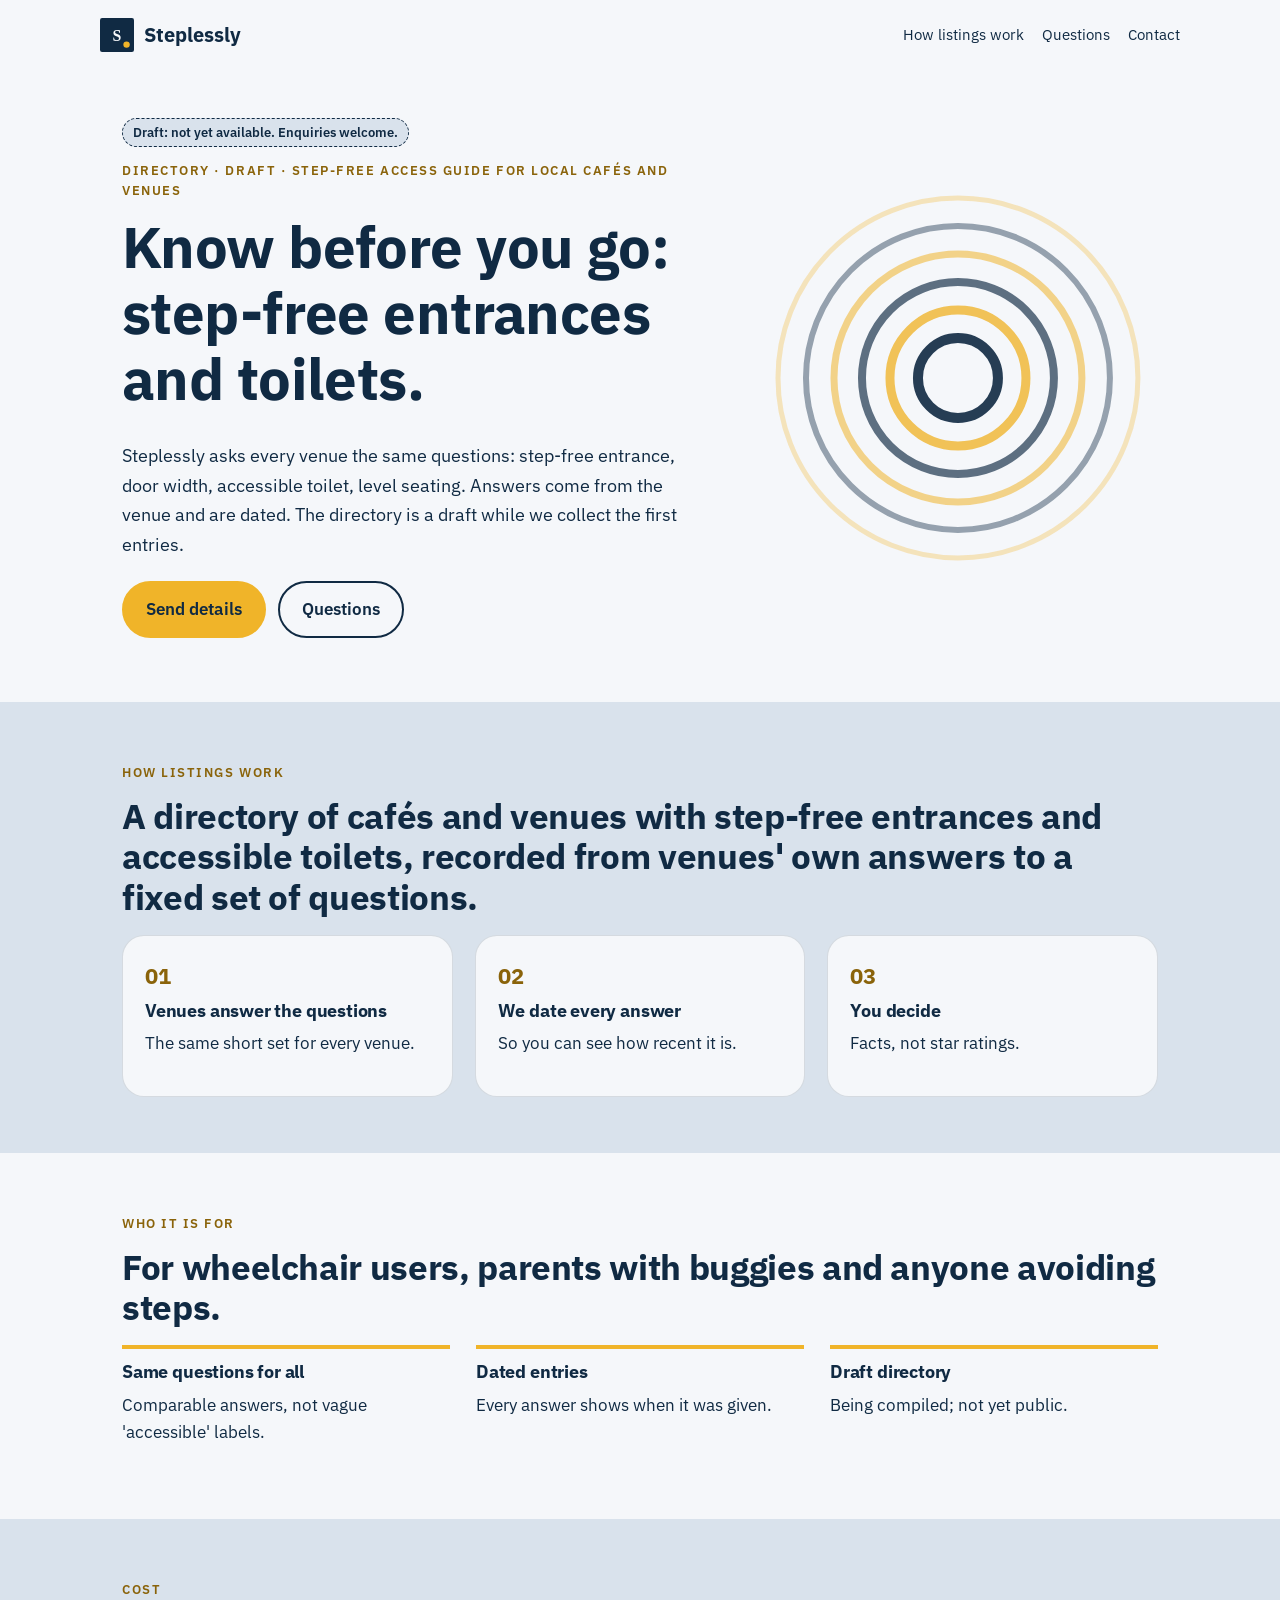
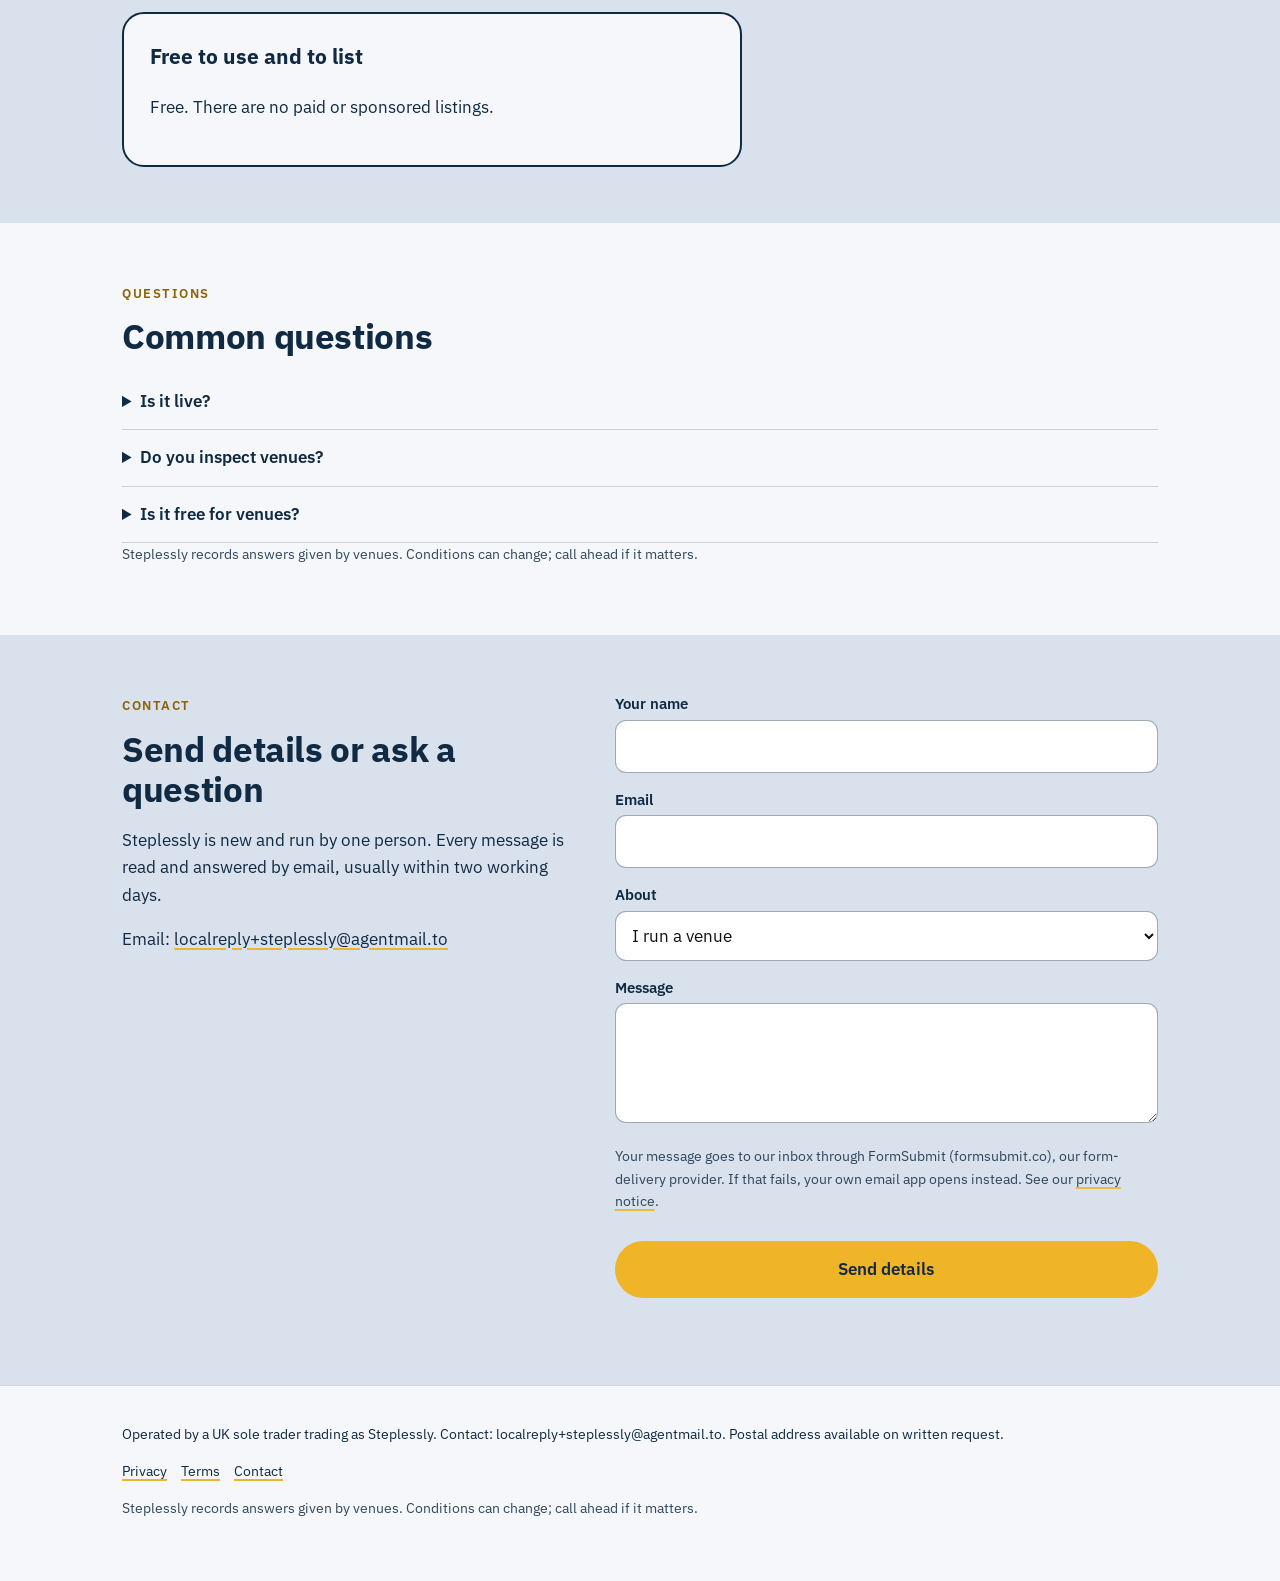
==== index.html @ 0b0a2d6d "Publish site 2026-10-19 22:51 BST" ====
<!doctype html>
<html lang="en-GB">
<head>
<meta charset="utf-8">
<meta name="viewport" content="width=device-width, initial-scale=1">
<meta http-equiv="Content-Security-Policy" content="default-src 'self'; img-src 'self' data: https://localreplyloop.goatcounter.com; style-src 'self'; script-src 'self'; font-src 'self'; connect-src 'self' https://formsubmit.co; form-action 'self'; base-uri 'self'; object-src 'none'">
<meta name="referrer" content="strict-origin-when-cross-origin">
<title>Steplessly: Know before you go: step-free entrances and toilets</title>
<meta name="description" content="A directory of cafés and venues with step-free entrances and accessible toilets, recorded from venues&#x27; own answers to a fixed set of questions.">
<meta name="theme-color" content="#102A43">
<meta property="og:type" content="website"><meta property="og:title" content="Steplessly: Know before you go: step-free entrances and toilets"><meta property="og:description" content="A directory of cafés and venues with step-free entrances and accessible toilets, recorded from venues&#x27; own answers to a fixed set of questions.">
<meta property="og:image" content="https://evanturner557-del.github.io/steplessly/assets/og.png"><meta property="og:image:width" content="1200"><meta property="og:image:height" content="630">
<meta property="og:image:alt" content="Steplessly: Know before you go: step-free entrances and toilets."><meta property="og:site_name" content="Steplessly"><meta property="og:locale" content="en_GB">
<meta property="og:url" content="https://evanturner557-del.github.io/steplessly/"><meta name="twitter:card" content="summary_large_image">
<link rel="canonical" href="https://evanturner557-del.github.io/steplessly/">
<link rel="icon" href="assets/favicon.svg" type="image/svg+xml">
<link rel="stylesheet" href="assets/site.css">
<script src="assets/config.js"></script>
<script src="assets/analytics.js" defer></script>
<script src="_shared/kit.js" defer></script>
</head>
<body>
<a class="skip" href="#main">Skip to content</a>
<header><div class="wrap top"><a class="brand" href="./"><svg viewBox="0 0 64 64" aria-hidden="true" width="34" height="34"><rect width="64" height="64" rx="4" fill="#102A43"/><text x="32" y="43" text-anchor="middle" font-family="Georgia, serif" font-weight="700" font-size="30" fill="#F5F7FA">S</text><circle cx="50" cy="50" r="6" fill="#F0B429"/></svg>Steplessly</a><nav aria-label="Primary"><a href="#how">How listings work</a><a href="#faq">Questions</a><a href="#contact">Contact</a></nav></div></header><section class="hero"><div class="wrap"><div><span class="draft">Draft: not yet available. Enquiries welcome.</span><br><span class="eyebrow">Directory · draft · Step-free access guide for local cafés and venues</span><h1>Know before you go: step-free entrances and toilets.</h1><p class="lede">Steplessly asks every venue the same questions: step-free entrance, door width, accessible toilet, level seating. Answers come from the venue and are dated. The directory is a draft while we collect the first entries.</p><div class="ctas"><a class="btn" href="#contact" data-cta="hero">Send details</a><a class="btn ghost" href="#faq" data-cta="hero-secondary">Questions</a></div></div><div class="art"><svg viewBox="0 0 400 400" role="img" aria-label="Decorative pattern" class="motif" preserveAspectRatio="xMidYMid slice"><circle cx="200" cy="200" r="40" fill="none" stroke="#102A43" stroke-opacity="0.90" stroke-width="10"/><circle cx="200" cy="200" r="68" fill="none" stroke="#F0B429" stroke-opacity="0.78" stroke-width="9"/><circle cx="200" cy="200" r="96" fill="none" stroke="#102A43" stroke-opacity="0.66" stroke-width="8"/><circle cx="200" cy="200" r="124" fill="none" stroke="#F0B429" stroke-opacity="0.54" stroke-width="7"/><circle cx="200" cy="200" r="152" fill="none" stroke="#102A43" stroke-opacity="0.42" stroke-width="6"/><circle cx="200" cy="200" r="180" fill="none" stroke="#F0B429" stroke-opacity="0.30" stroke-width="5"/></svg></div></div></section>
<main id="main">
<section class="tint" id="how"><div class="wrap"><span class="eyebrow">How listings work</span><h2>A directory of cafés and venues with step-free entrances and accessible toilets, recorded from venues&#x27; own answers to a fixed set of questions.</h2><div class="steps"><div class="step"><h3>Venues answer the questions</h3><p>The same short set for every venue.</p></div><div class="step"><h3>We date every answer</h3><p>So you can see how recent it is.</p></div><div class="step"><h3>You decide</h3><p>Facts, not star ratings.</p></div></div></div></section>
<section><div class="wrap"><span class="eyebrow">Who it is for</span><h2>For wheelchair users, parents with buggies and anyone avoiding steps.</h2><div class="points"><div class="point"><h3>Same questions for all</h3><p>Comparable answers, not vague &#x27;accessible&#x27; labels.</p></div><div class="point"><h3>Dated entries</h3><p>Every answer shows when it was given.</p></div><div class="point"><h3>Draft directory</h3><p>Being compiled; not yet public.</p></div></div></div></section>
<section class="tint" id="price"><div class="wrap"><span class="eyebrow">Cost</span><div class="pricebox"><p class="price">Free to use and to list</p><p>Free. There are no paid or sponsored listings.</p></div></div></section>
<section id="faq"><div class="wrap"><span class="eyebrow">Questions</span><h2>Common questions</h2><details><summary>Is it live?</summary><p>Not yet. It&#x27;s a draft while we collect venue answers.</p></details><details><summary>Do you inspect venues?</summary><p>Not at this stage. Answers come from venues and are labelled as such.</p></details><details><summary>Is it free for venues?</summary><p>Yes.</p></details><p class="fine" style="margin-top:18px">Steplessly records answers given by venues. Conditions can change; call ahead if it matters.</p></div></section>
<section class="tint" id="contact"><div class="wrap contact-grid"><div><span class="eyebrow">Contact</span><h2>Send details or ask a question</h2><p>Steplessly is new and run by one person. Every message is read and answered by email, usually within two working days.</p><p>Email: <a href="mailto:localreply+steplessly@agentmail.to">localreply+steplessly@agentmail.to</a></p></div><form class="form" data-contact data-formsubmit="localreply+steplessly@agentmail.to" data-email="localreply+steplessly@agentmail.to" data-subject="Steplessly enquiry" novalidate>
<div><label for="f-name">Your name</label><input id="f-name" name="name" autocomplete="name" required></div>
<div><label for="f-email">Email</label><input id="f-email" name="email" type="email" autocomplete="email" required></div>
<div><label for="f-plan">About</label><select id="f-plan" name="plan"><option value="I run a venue">I run a venue</option><option value="I&#x27;d use this">I&#x27;d use this</option><option value="Something else">Something else</option></select></div>
<div><label for="f-message">Message</label><textarea id="f-message" name="message"></textarea></div>
<p class="hint">Your message goes to our inbox through FormSubmit (formsubmit.co), our form-delivery provider. If that fails, your own email app opens instead. See our <a href="privacy.html">privacy notice</a>.</p>
<button class="btn" type="submit">Send details</button>
<p class="form-status" role="status" aria-live="polite"></p>
</form></div></section>
</main><footer><div class="wrap"><p>Operated by a UK sole trader trading as Steplessly. Contact: localreply+steplessly@agentmail.to. Postal address available on written request.</p>
<p><a href="privacy.html">Privacy</a><a href="terms.html">Terms</a><a href="./#contact">Contact</a></p>
<p class="fine">Steplessly records answers given by venues. Conditions can change; call ahead if it matters.</p></div></footer>
</body></html>
---- assets/site.css ----
@font-face{font-family:'IBM Plex Sans';font-weight:700;font-style:normal;font-display:swap;src:url(fonts/ibm-plex-sans-latin-700-normal.woff2) format('woff2')}
@font-face{font-family:'IBM Plex Sans';font-weight:400;font-style:normal;font-display:swap;src:url(fonts/ibm-plex-sans-latin-400-normal.woff2) format('woff2')}
@font-face{font-family:'IBM Plex Sans';font-weight:600;font-style:normal;font-display:swap;src:url(fonts/ibm-plex-sans-latin-600-normal.woff2) format('woff2')}
:root{--ink:#102A43;--paper:#F5F7FA;--acc:#F0B429;--acc-text:#8A630A;--on-acc:#102A43;--soft:#D9E2EC;--on-ink:#F5F7FA;--r:22px;--br:999px;--head:'IBM Plex Sans', system-ui, sans-serif;--body:'IBM Plex Sans', system-ui, sans-serif}
*,*::before,*::after{box-sizing:border-box}html{scroll-behavior:smooth}@media (prefers-reduced-motion:reduce){html{scroll-behavior:auto}*{transition:none!important}}
body{margin:0;font-family:var(--body);color:var(--ink);background:var(--paper);line-height:1.6;font-size:17px;-webkit-font-smoothing:antialiased}
h1,h2,h3{font-family:var(--head);line-height:1.15;margin:0 0 .5em;letter-spacing:-.01em}h1{font-size:clamp(2.1rem,5vw,3.6rem)}h2{font-size:clamp(1.5rem,3vw,2.2rem)}h3{font-size:1.15rem}
p{margin:0 0 1em}a{color:var(--ink);text-decoration-color:var(--acc);text-underline-offset:3px;text-decoration-thickness:2px}
.wrap{max-width:1080px;margin:0 auto;padding:0 22px}.skip{position:absolute;left:-999px}.skip:focus{left:12px;top:12px;background:var(--ink);color:var(--on-ink);padding:8px 12px;z-index:9}
:focus-visible{outline:3px solid var(--acc);outline-offset:2px}
.top{display:flex;align-items:center;justify-content:space-between;padding:18px 0;gap:16px}.brand{display:flex;align-items:center;gap:10px;font-family:var(--head);font-weight:700;font-size:1.25rem;text-decoration:none}
.top nav a{margin-left:18px;font-size:.95rem;text-decoration:none}.top nav a:hover{text-decoration:underline}
.btn{display:inline-block;background:var(--acc);color:var(--on-acc);padding:13px 22px;border-radius:var(--br);font-weight:600;text-decoration:none;border:2px solid var(--acc);cursor:pointer;font:inherit;font-weight:600}
.btn:hover{filter:brightness(.94)}.btn.ghost{background:transparent;color:var(--ink);border-color:var(--ink)}
.eyebrow{display:inline-block;font-size:.8rem;letter-spacing:.12em;text-transform:uppercase;font-weight:600;color:var(--acc-text);margin-bottom:12px}
.hero{padding:48px 0 64px}.hero .lede{font-size:1.15rem;max-width:40em}.ctas{display:flex;gap:12px;flex-wrap:wrap;margin-top:22px}
.motif{width:100%;height:auto;max-width:420px;display:block}
.draft{display:inline-block;background:var(--soft);border:1px dashed var(--ink);padding:3px 10px;border-radius:999px;font-size:.82rem;font-weight:600;margin-bottom:14px}
section{padding:56px 0}.tint{background:var(--soft)}
.steps{display:grid;grid-template-columns:repeat(auto-fit,minmax(220px,1fr));gap:22px;counter-reset:s}
.step{padding:22px;border-radius:var(--r);background:var(--paper);border:1px solid color-mix(in srgb,var(--ink) 14%,transparent)}
.step::before{counter-increment:s;content:"0" counter(s);font-family:var(--head);font-weight:700;color:var(--acc-text);display:block;font-size:1.4rem;margin-bottom:6px}
.points{display:grid;grid-template-columns:repeat(auto-fit,minmax(240px,1fr));gap:26px}.point h3{border-top:4px solid var(--acc);padding-top:12px}
.price{font-family:var(--head);font-size:1.3rem;font-weight:700}.pricebox{border:2px solid var(--ink);border-radius:var(--r);padding:26px;max-width:620px;background:var(--paper)}
details{border-bottom:1px solid color-mix(in srgb,var(--ink) 18%,transparent);padding:14px 0}summary{cursor:pointer;font-weight:600}details p{margin-top:10px}
.form{display:grid;gap:14px;max-width:620px}.form label{font-weight:600;font-size:.95rem;display:block;margin-bottom:4px}
.form input,.form textarea,.form select{width:100%;padding:12px;border:1.5px solid color-mix(in srgb,var(--ink) 40%,transparent);border-radius:calc(var(--r)/2);font:inherit;background:#fff;color:#111}
.form textarea{min-height:120px}.hint,.fine{font-size:.88rem;opacity:.85}.form-status{font-weight:600}
.contact-grid{display:grid;grid-template-columns:1fr 1.2fr;gap:40px}@media(max-width:800px){.contact-grid{grid-template-columns:1fr}.top nav{display:none}}
footer{padding:36px 0 48px;font-size:.9rem;border-top:1px solid color-mix(in srgb,var(--ink) 15%,transparent)}footer a{margin-right:14px}
.tool{background:var(--paper);border:2px solid var(--ink);border-radius:var(--r);padding:26px;max-width:640px}.tool .row{display:grid;grid-template-columns:1fr 140px;gap:12px;align-items:center;margin-bottom:10px}
.tool input[type=number]{padding:10px;border:1.5px solid var(--ink);border-radius:8px;font:inherit;width:100%}.result{margin-top:16px;padding:16px;background:var(--soft);border-radius:calc(var(--r)/2);min-height:3em}
.check h3{margin-top:18px}.check label{display:flex;gap:10px;align-items:flex-start;padding:6px 0}.check input{width:20px;height:20px;accent-color:var(--acc)}
.legal{max-width:760px}.legal h2{font-size:1.3rem;margin-top:1.6em}
.hero .wrap{display:grid;grid-template-columns:1.25fr .85fr;gap:48px;align-items:center}@media(max-width:800px){.hero .wrap{grid-template-columns:1fr}.hero .art{max-width:280px}}
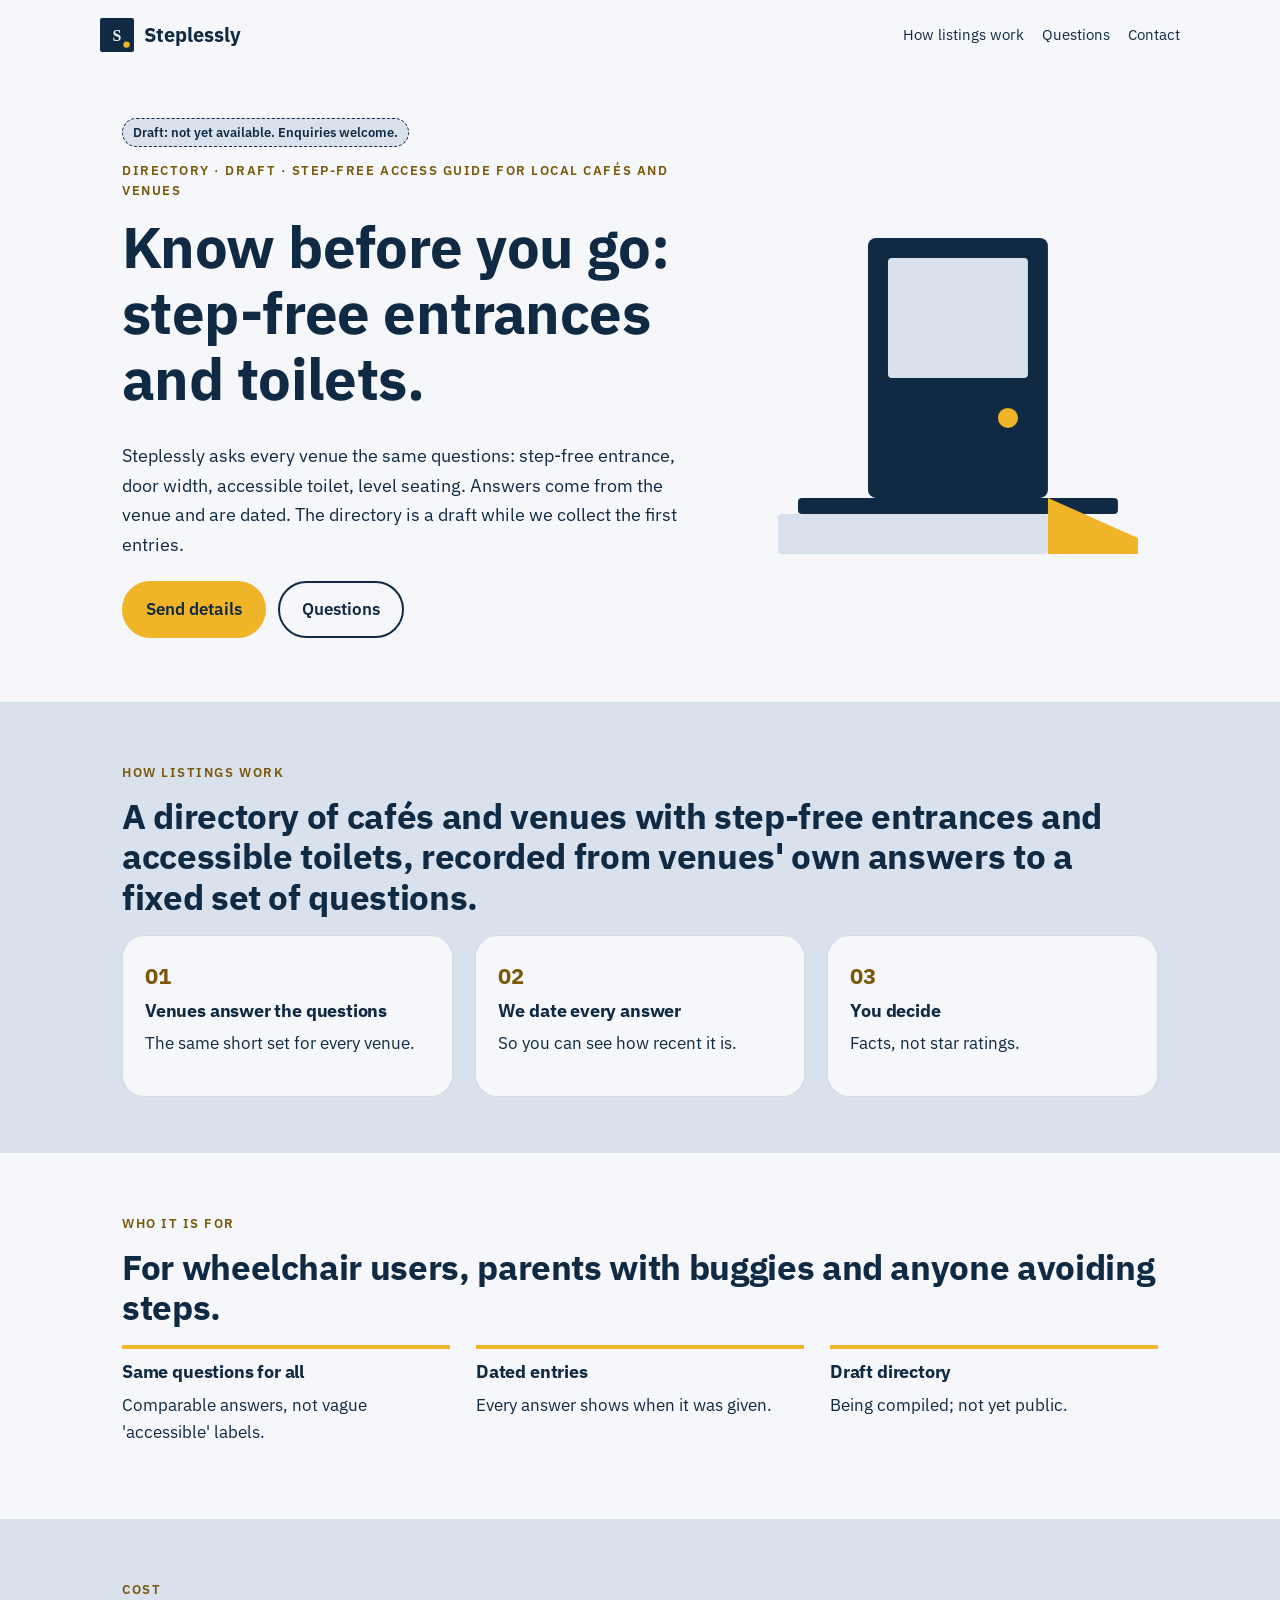
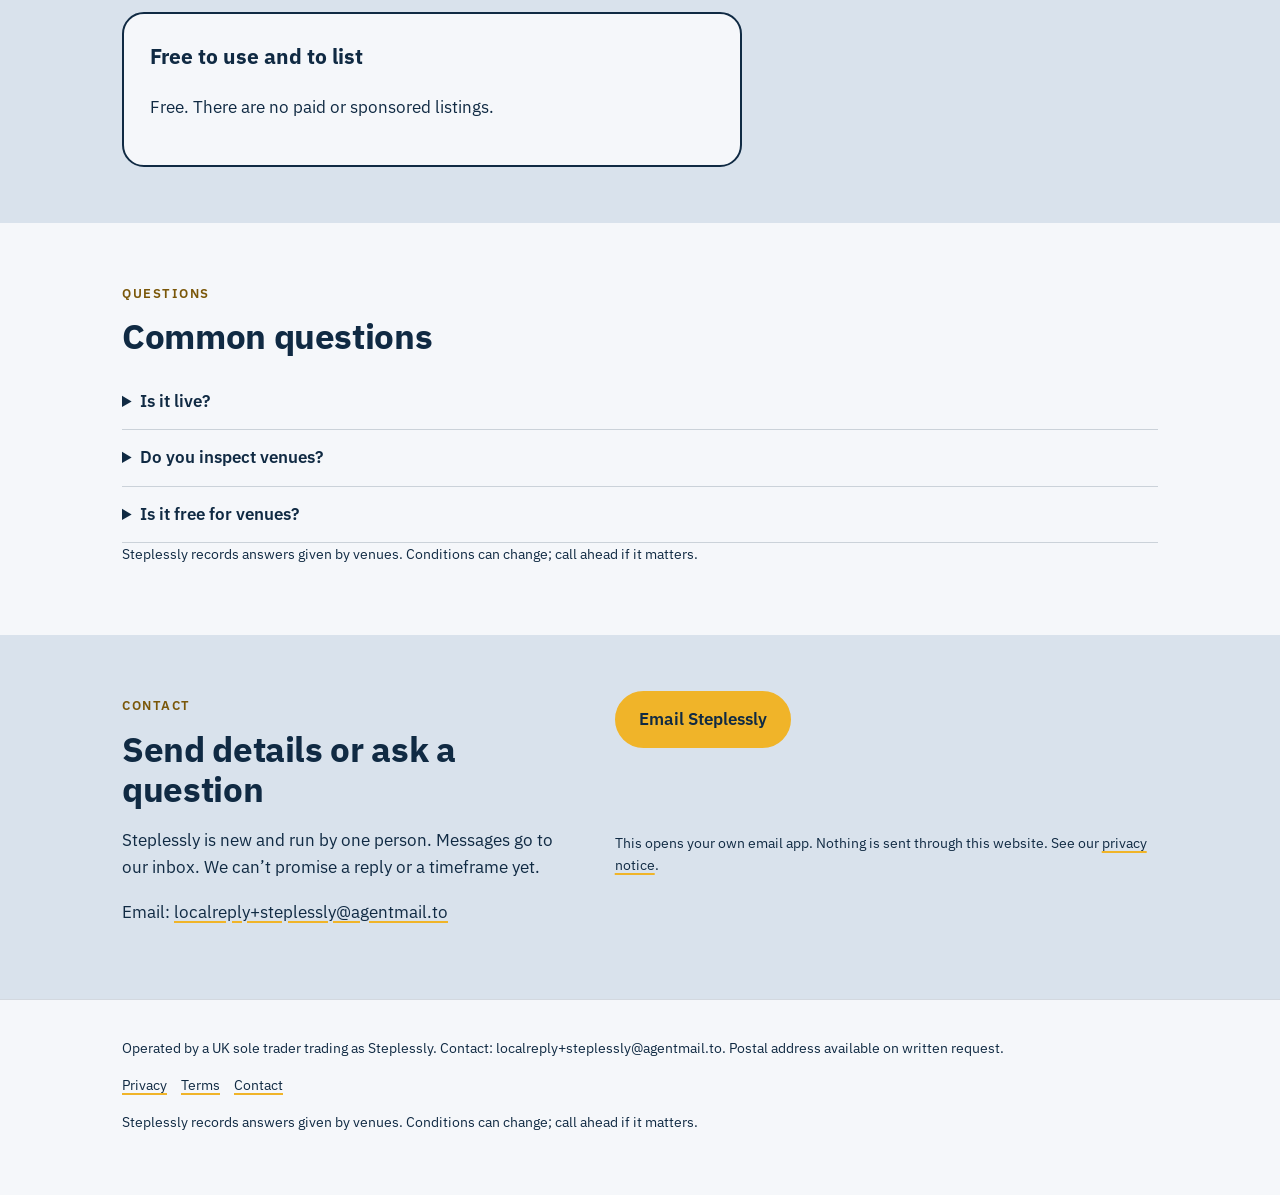
==== commit 48821423: "Publish site 2026-10-21 08:30 BST" ====
--- a/index.html
+++ b/index.html
@@ -3,7 +3,7 @@
 <head>
 <meta charset="utf-8">
 <meta name="viewport" content="width=device-width, initial-scale=1">
-<meta http-equiv="Content-Security-Policy" content="default-src 'self'; img-src 'self' data: https://localreplyloop.goatcounter.com; style-src 'self'; script-src 'self'; font-src 'self'; connect-src 'self' https://formsubmit.co; form-action 'self'; base-uri 'self'; object-src 'none'">
+<meta http-equiv="Content-Security-Policy" content="default-src 'self'; img-src 'self' data: https://localreplyloop.goatcounter.com; style-src 'self'; script-src 'self'; font-src 'self'; connect-src 'self'; form-action 'self'; base-uri 'self'; object-src 'none'">
 <meta name="referrer" content="strict-origin-when-cross-origin">
 <title>Steplessly: Know before you go: step-free entrances and toilets</title>
 <meta name="description" content="A directory of cafés and venues with step-free entrances and accessible toilets, recorded from venues&#x27; own answers to a fixed set of questions.">
@@ -21,21 +21,14 @@
 </head>
 <body>
 <a class="skip" href="#main">Skip to content</a>
-<header><div class="wrap top"><a class="brand" href="./"><svg viewBox="0 0 64 64" aria-hidden="true" width="34" height="34"><rect width="64" height="64" rx="4" fill="#102A43"/><text x="32" y="43" text-anchor="middle" font-family="Georgia, serif" font-weight="700" font-size="30" fill="#F5F7FA">S</text><circle cx="50" cy="50" r="6" fill="#F0B429"/></svg>Steplessly</a><nav aria-label="Primary"><a href="#how">How listings work</a><a href="#faq">Questions</a><a href="#contact">Contact</a></nav></div></header><section class="hero"><div class="wrap"><div><span class="draft">Draft: not yet available. Enquiries welcome.</span><br><span class="eyebrow">Directory · draft · Step-free access guide for local cafés and venues</span><h1>Know before you go: step-free entrances and toilets.</h1><p class="lede">Steplessly asks every venue the same questions: step-free entrance, door width, accessible toilet, level seating. Answers come from the venue and are dated. The directory is a draft while we collect the first entries.</p><div class="ctas"><a class="btn" href="#contact" data-cta="hero">Send details</a><a class="btn ghost" href="#faq" data-cta="hero-secondary">Questions</a></div></div><div class="art"><svg viewBox="0 0 400 400" role="img" aria-label="Decorative pattern" class="motif" preserveAspectRatio="xMidYMid slice"><circle cx="200" cy="200" r="40" fill="none" stroke="#102A43" stroke-opacity="0.90" stroke-width="10"/><circle cx="200" cy="200" r="68" fill="none" stroke="#F0B429" stroke-opacity="0.78" stroke-width="9"/><circle cx="200" cy="200" r="96" fill="none" stroke="#102A43" stroke-opacity="0.66" stroke-width="8"/><circle cx="200" cy="200" r="124" fill="none" stroke="#F0B429" stroke-opacity="0.54" stroke-width="7"/><circle cx="200" cy="200" r="152" fill="none" stroke="#102A43" stroke-opacity="0.42" stroke-width="6"/><circle cx="200" cy="200" r="180" fill="none" stroke="#F0B429" stroke-opacity="0.30" stroke-width="5"/></svg></div></div></section>
+<header><div class="wrap top"><a class="brand" href="./"><svg viewBox="0 0 64 64" aria-hidden="true" width="34" height="34"><rect width="64" height="64" rx="4" fill="#102A43"/><text x="32" y="43" text-anchor="middle" font-family="Georgia, serif" font-weight="700" font-size="30" fill="#F5F7FA">S</text><circle cx="50" cy="50" r="6" fill="#F0B429"/></svg>Steplessly</a><nav aria-label="Primary"><a href="#how">How listings work</a><a href="#faq">Questions</a><a href="#contact">Contact</a></nav></div></header>
 <main id="main">
+<section class="hero"><div class="wrap"><div><span class="draft">Draft: not yet available. Enquiries welcome.</span><br><span class="eyebrow">Directory · draft · Step-free access guide for local cafés and venues</span><h1>Know before you go: step-free entrances and toilets.</h1><p class="lede">Steplessly asks every venue the same questions: step-free entrance, door width, accessible toilet, level seating. Answers come from the venue and are dated. The directory is a draft while we collect the first entries.</p><div class="ctas"><a class="btn" href="#contact" data-cta="hero">Send details</a><a class="btn ghost" href="#faq" data-cta="hero-secondary">Questions</a></div></div><div class="art"><svg viewBox="0 0 400 400" aria-hidden="true" focusable="false" class="motif"><rect x="110" y="60" width="180" height="260" rx="8" fill="#102A43"/><rect x="130" y="80" width="140" height="120" rx="4" fill="#D9E2EC"/><circle cx="250" cy="240" r="10" fill="#F0B429"/><rect x="40" y="320" width="320" height="16" rx="4" fill="#102A43"/><path d="M290 320 L380 360 V376 H290z" fill="#F0B429"/><rect x="20" y="336" width="270" height="40" rx="4" fill="#D9E2EC"/></svg></div></div></section>
 <section class="tint" id="how"><div class="wrap"><span class="eyebrow">How listings work</span><h2>A directory of cafés and venues with step-free entrances and accessible toilets, recorded from venues&#x27; own answers to a fixed set of questions.</h2><div class="steps"><div class="step"><h3>Venues answer the questions</h3><p>The same short set for every venue.</p></div><div class="step"><h3>We date every answer</h3><p>So you can see how recent it is.</p></div><div class="step"><h3>You decide</h3><p>Facts, not star ratings.</p></div></div></div></section>
 <section><div class="wrap"><span class="eyebrow">Who it is for</span><h2>For wheelchair users, parents with buggies and anyone avoiding steps.</h2><div class="points"><div class="point"><h3>Same questions for all</h3><p>Comparable answers, not vague &#x27;accessible&#x27; labels.</p></div><div class="point"><h3>Dated entries</h3><p>Every answer shows when it was given.</p></div><div class="point"><h3>Draft directory</h3><p>Being compiled; not yet public.</p></div></div></div></section>
 <section class="tint" id="price"><div class="wrap"><span class="eyebrow">Cost</span><div class="pricebox"><p class="price">Free to use and to list</p><p>Free. There are no paid or sponsored listings.</p></div></div></section>
 <section id="faq"><div class="wrap"><span class="eyebrow">Questions</span><h2>Common questions</h2><details><summary>Is it live?</summary><p>Not yet. It&#x27;s a draft while we collect venue answers.</p></details><details><summary>Do you inspect venues?</summary><p>Not at this stage. Answers come from venues and are labelled as such.</p></details><details><summary>Is it free for venues?</summary><p>Yes.</p></details><p class="fine" style="margin-top:18px">Steplessly records answers given by venues. Conditions can change; call ahead if it matters.</p></div></section>
-<section class="tint" id="contact"><div class="wrap contact-grid"><div><span class="eyebrow">Contact</span><h2>Send details or ask a question</h2><p>Steplessly is new and run by one person. Every message is read and answered by email, usually within two working days.</p><p>Email: <a href="mailto:localreply+steplessly@agentmail.to">localreply+steplessly@agentmail.to</a></p></div><form class="form" data-contact data-formsubmit="localreply+steplessly@agentmail.to" data-email="localreply+steplessly@agentmail.to" data-subject="Steplessly enquiry" novalidate>
-<div><label for="f-name">Your name</label><input id="f-name" name="name" autocomplete="name" required></div>
-<div><label for="f-email">Email</label><input id="f-email" name="email" type="email" autocomplete="email" required></div>
-<div><label for="f-plan">About</label><select id="f-plan" name="plan"><option value="I run a venue">I run a venue</option><option value="I&#x27;d use this">I&#x27;d use this</option><option value="Something else">Something else</option></select></div>
-<div><label for="f-message">Message</label><textarea id="f-message" name="message"></textarea></div>
-<p class="hint">Your message goes to our inbox through FormSubmit (formsubmit.co), our form-delivery provider. If that fails, your own email app opens instead. See our <a href="privacy.html">privacy notice</a>.</p>
-<button class="btn" type="submit">Send details</button>
-<p class="form-status" role="status" aria-live="polite"></p>
-</form></div></section>
+<section class="tint" id="contact"><div class="wrap contact-grid"><div><span class="eyebrow">Contact</span><h2>Send details or ask a question</h2><p>Steplessly is new and run by one person. Messages go to our inbox. We can’t promise a reply or a timeframe yet.</p><p>Email: <a href="mailto:localreply+steplessly@agentmail.to">localreply+steplessly@agentmail.to</a></p></div><div class="form contact-mail"><p><a class="btn" href="mailto:localreply+steplessly@agentmail.to?subject=%5BSteplessly%5D%20Enquiry" data-cta="enquire">Email Steplessly</a></p><p class="hint">This opens your own email app. Nothing is sent through this website. See our <a href="privacy.html">privacy notice</a>.</p></div></div></section>
 </main><footer><div class="wrap"><p>Operated by a UK sole trader trading as Steplessly. Contact: localreply+steplessly@agentmail.to. Postal address available on written request.</p>
 <p><a href="privacy.html">Privacy</a><a href="terms.html">Terms</a><a href="./#contact">Contact</a></p>
 <p class="fine">Steplessly records answers given by venues. Conditions can change; call ahead if it matters.</p></div></footer>
--- a/assets/site.css
+++ b/assets/site.css
@@ -1,7 +1,7 @@
 @font-face{font-family:'IBM Plex Sans';font-weight:700;font-style:normal;font-display:swap;src:url(fonts/ibm-plex-sans-latin-700-normal.woff2) format('woff2')}
 @font-face{font-family:'IBM Plex Sans';font-weight:400;font-style:normal;font-display:swap;src:url(fonts/ibm-plex-sans-latin-400-normal.woff2) format('woff2')}
 @font-face{font-family:'IBM Plex Sans';font-weight:600;font-style:normal;font-display:swap;src:url(fonts/ibm-plex-sans-latin-600-normal.woff2) format('woff2')}
-:root{--ink:#102A43;--paper:#F5F7FA;--acc:#F0B429;--acc-text:#8A630A;--on-acc:#102A43;--soft:#D9E2EC;--on-ink:#F5F7FA;--r:22px;--br:999px;--head:'IBM Plex Sans', system-ui, sans-serif;--body:'IBM Plex Sans', system-ui, sans-serif}
+:root{--ink:#102A43;--paper:#F5F7FA;--acc:#F0B429;--acc-text:#7A5709;--on-acc:#102A43;--acc-btn:#F0B429;--soft:#D9E2EC;--on-ink:#F5F7FA;--r:22px;--br:999px;--head:'IBM Plex Sans', system-ui, sans-serif;--body:'IBM Plex Sans', system-ui, sans-serif}
 *,*::before,*::after{box-sizing:border-box}html{scroll-behavior:smooth}@media (prefers-reduced-motion:reduce){html{scroll-behavior:auto}*{transition:none!important}}
 body{margin:0;font-family:var(--body);color:var(--ink);background:var(--paper);line-height:1.6;font-size:17px;-webkit-font-smoothing:antialiased}
 h1,h2,h3{font-family:var(--head);line-height:1.15;margin:0 0 .5em;letter-spacing:-.01em}h1{font-size:clamp(2.1rem,5vw,3.6rem)}h2{font-size:clamp(1.5rem,3vw,2.2rem)}h3{font-size:1.15rem}
@@ -10,11 +10,11 @@
 :focus-visible{outline:3px solid var(--acc);outline-offset:2px}
 .top{display:flex;align-items:center;justify-content:space-between;padding:18px 0;gap:16px}.brand{display:flex;align-items:center;gap:10px;font-family:var(--head);font-weight:700;font-size:1.25rem;text-decoration:none}
 .top nav a{margin-left:18px;font-size:.95rem;text-decoration:none}.top nav a:hover{text-decoration:underline}
-.btn{display:inline-block;background:var(--acc);color:var(--on-acc);padding:13px 22px;border-radius:var(--br);font-weight:600;text-decoration:none;border:2px solid var(--acc);cursor:pointer;font:inherit;font-weight:600}
-.btn:hover{filter:brightness(.94)}.btn.ghost{background:transparent;color:var(--ink);border-color:var(--ink)}
+.btn{display:inline-block;background:var(--acc-btn);color:var(--on-acc);padding:13px 22px;border-radius:var(--br);font-weight:600;text-decoration:none;border:2px solid var(--acc-btn);cursor:pointer;font:inherit;font-weight:600}
+.btn:hover{filter:none;box-shadow:inset 0 0 0 2px currentColor}.btn.ghost{background:transparent;color:var(--ink);border-color:var(--ink)}
 .eyebrow{display:inline-block;font-size:.8rem;letter-spacing:.12em;text-transform:uppercase;font-weight:600;color:var(--acc-text);margin-bottom:12px}
 .hero{padding:48px 0 64px}.hero .lede{font-size:1.15rem;max-width:40em}.ctas{display:flex;gap:12px;flex-wrap:wrap;margin-top:22px}
-.motif{width:100%;height:auto;max-width:420px;display:block}
+.motif{width:100%;height:auto;max-width:420px;display:block}.art{margin:0}
 .draft{display:inline-block;background:var(--soft);border:1px dashed var(--ink);padding:3px 10px;border-radius:999px;font-size:.82rem;font-weight:600;margin-bottom:14px}
 section{padding:56px 0}.tint{background:var(--soft)}
 .steps{display:grid;grid-template-columns:repeat(auto-fit,minmax(220px,1fr));gap:22px;counter-reset:s}
@@ -25,11 +25,11 @@
 details{border-bottom:1px solid color-mix(in srgb,var(--ink) 18%,transparent);padding:14px 0}summary{cursor:pointer;font-weight:600}details p{margin-top:10px}
 .form{display:grid;gap:14px;max-width:620px}.form label{font-weight:600;font-size:.95rem;display:block;margin-bottom:4px}
 .form input,.form textarea,.form select{width:100%;padding:12px;border:1.5px solid color-mix(in srgb,var(--ink) 40%,transparent);border-radius:calc(var(--r)/2);font:inherit;background:#fff;color:#111}
-.form textarea{min-height:120px}.hint,.fine{font-size:.88rem;opacity:.85}.form-status{font-weight:600}
-.contact-grid{display:grid;grid-template-columns:1fr 1.2fr;gap:40px}@media(max-width:800px){.contact-grid{grid-template-columns:1fr}.top nav{display:none}}
+.form textarea{min-height:120px}.hint,.fine{font-size:.88rem}.form-status{font-weight:600}
+.contact-grid{display:grid;grid-template-columns:1fr 1.2fr;gap:40px}@media(max-width:800px){.contact-grid{grid-template-columns:1fr}.top nav a:not([href="#contact"]){display:none}.top nav a{margin-left:0;padding:10px 0;font-weight:600}}
 footer{padding:36px 0 48px;font-size:.9rem;border-top:1px solid color-mix(in srgb,var(--ink) 15%,transparent)}footer a{margin-right:14px}
 .tool{background:var(--paper);border:2px solid var(--ink);border-radius:var(--r);padding:26px;max-width:640px}.tool .row{display:grid;grid-template-columns:1fr 140px;gap:12px;align-items:center;margin-bottom:10px}
 .tool input[type=number]{padding:10px;border:1.5px solid var(--ink);border-radius:8px;font:inherit;width:100%}.result{margin-top:16px;padding:16px;background:var(--soft);border-radius:calc(var(--r)/2);min-height:3em}
 .check h3{margin-top:18px}.check label{display:flex;gap:10px;align-items:flex-start;padding:6px 0}.check input{width:20px;height:20px;accent-color:var(--acc)}
 .legal{max-width:760px}.legal h2{font-size:1.3rem;margin-top:1.6em}
-.hero .wrap{display:grid;grid-template-columns:1.25fr .85fr;gap:48px;align-items:center}@media(max-width:800px){.hero .wrap{grid-template-columns:1fr}.hero .art{max-width:280px}}
+.hero .wrap{display:grid;grid-template-columns:1.25fr .85fr;gap:48px;align-items:center}@media(max-width:800px){.hero .wrap{grid-template-columns:1fr}.hero .art{max-width:180px;margin-top:-8px}}
